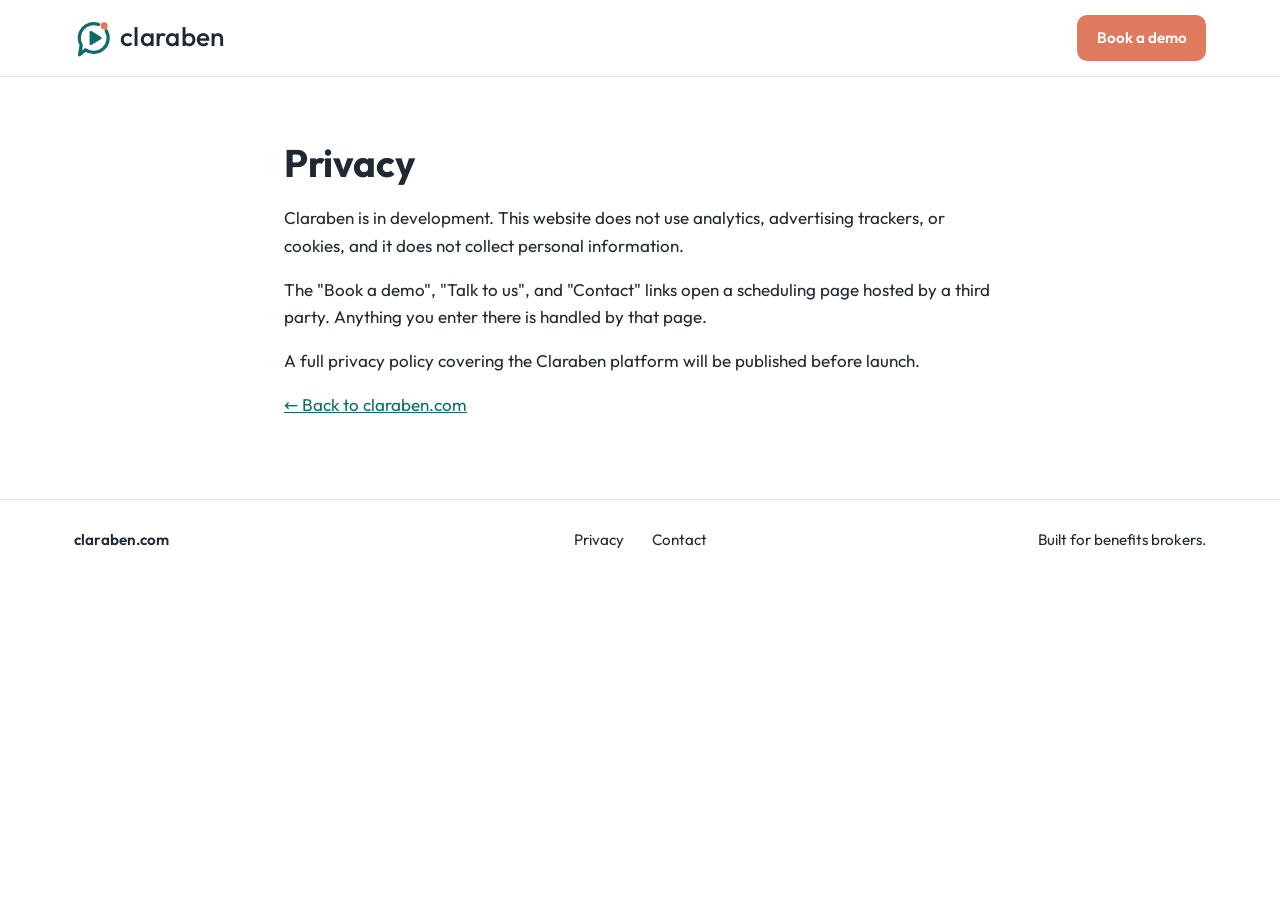
==== privacy.html @ af0389ea "Add Claraben marketing site" ====
<!doctype html>
<html lang="en"><head><meta charset="utf-8"><meta name="viewport" content="width=device-width, initial-scale=1">
<title>Privacy | Claraben</title><link rel="icon" href="favicon.svg" type="image/svg+xml"><link rel="stylesheet" href="styles.css"></head>
<body>
<header class="site-header"><div class="wrap nav"><a href="index.html" class="brand" aria-label="Claraben home"><svg class="logo" viewBox="0 0 250 64" role="img" aria-label="claraben"><path d="M49.05 21 A22 22 0 0 1 17.38 50.02 L8.5 57.5 L10.95 43 A22 22 0 0 1 37.52 11.33" fill="none" stroke="#0E6B6B" stroke-width="5" stroke-linecap="round" stroke-linejoin="round"/><path d="M25.5 23 L25.5 41 L40.5 32 Z" fill="#0E6B6B" stroke="#0E6B6B" stroke-width="3.5" stroke-linejoin="round"/><circle cx="46" cy="13.5" r="5.5" fill="#E07A5F"/><text x="70" y="44" font-size="40" font-weight="500" fill="#1F2933" letter-spacing="0.5">claraben</text></svg></a>
<a class="btn btn-coral btn-sm" href="https://links.salesindex.ai/widget/bookings/darrellamy-25" target="_blank" rel="noopener">Book a demo</a></div></header>
<main class="wrap" style="padding:64px 24px;max-width:760px">
<h1 style="font-size:2.4rem">Privacy</h1>
<p>Claraben is in development. This website does not use analytics, advertising trackers, or cookies, and it does not collect personal information.</p>
<p>The "Book a demo", "Talk to us", and "Contact" links open a scheduling page hosted by a third party. Anything you enter there is handled by that page.</p>
<p>A full privacy policy covering the Claraben platform will be published before launch.</p>
<p><a href="index.html">&larr; Back to claraben.com</a></p>
</main>
<footer class="site-footer"><div class="wrap foot"><a class="foot-brand" href="index.html">claraben.com</a><nav class="foot-links" aria-label="Footer"><a href="privacy.html">Privacy</a><a href="https://links.salesindex.ai/widget/bookings/darrellamy-25" target="_blank" rel="noopener">Contact</a></nav><p class="foot-tag">Built for benefits brokers.</p></div></footer>
</body></html>
---- styles.css ----
@font-face{font-family:"Outfit";font-style:normal;font-weight:100 900;font-display:swap;src:url(fonts/outfit-latin.woff2) format("woff2")}
:root{--teal:#0E6B6B;--teal-dk:#0A5252;--teal-50:#EAF4F4;--coral:#E07A5F;--coral-dk:#C9644A;--ink:#1F2933;--muted:#52606D;--line:#E4E7EB;--bg-soft:#F7FAFA;--radius:14px;--shadow:0 1px 2px rgba(31,41,51,.06),0 8px 24px rgba(31,41,51,.08)}
*,*::before,*::after{box-sizing:border-box}
html{scroll-behavior:smooth;scroll-padding-top:84px}
body{margin:0;font-family:"Outfit","Plus Jakarta Sans",Inter,system-ui,-apple-system,"Segoe UI",sans-serif;color:var(--ink);background:#fff;font-size:17px;line-height:1.6;-webkit-font-smoothing:antialiased}
img,video,iframe{display:block;max-width:100%}
a{color:var(--teal)}
h1,h2,h3{line-height:1.15;margin:0 0 .5em;letter-spacing:-.01em}
h1{font-size:clamp(2.3rem,4.6vw,3.6rem);font-weight:700}
h2{font-size:clamp(1.7rem,3vw,2.35rem);font-weight:700}
h3{font-size:1.15rem;font-weight:600}
p{margin:0 0 1em}
.wrap{max-width:1180px;margin:0 auto;padding:0 24px}
.sr-only{position:absolute;width:1px;height:1px;overflow:hidden;clip:rect(0 0 0 0);white-space:nowrap}
.skip{position:absolute;left:-999px;top:8px;background:var(--teal);color:#fff;padding:8px 14px;border-radius:8px;z-index:100}
.skip:focus{left:8px}
.eyebrow{color:var(--teal);font-weight:600;font-size:.82rem;letter-spacing:.12em;text-transform:uppercase;margin-bottom:.9em}

.btn{display:inline-flex;align-items:center;justify-content:center;gap:.4em;padding:.8em 1.5em;border-radius:10px;font-weight:600;font-size:1rem;text-decoration:none;border:2px solid transparent;transition:background .15s,color .15s,border-color .15s,transform .15s;cursor:pointer;white-space:nowrap}
.btn:hover{transform:translateY(-1px)}
.btn:focus-visible,a:focus-visible,button:focus-visible,iframe:focus-visible{outline:3px solid rgba(14,107,107,.45);outline-offset:3px}
.btn-coral{background:var(--coral);color:#fff}
.btn-coral:hover{background:var(--coral-dk)}
.btn-outline{border-color:var(--teal);color:var(--teal);background:#fff}
.btn-outline:hover{background:var(--teal-50)}
.btn-sm{padding:.55em 1.15em;font-size:.95rem}

.site-header{position:sticky;top:0;z-index:50;background:rgba(255,255,255,.94);backdrop-filter:saturate(1.4) blur(8px);border-bottom:1px solid var(--line)}
.nav{display:flex;align-items:center;justify-content:space-between;height:76px}
.brand{display:flex;align-items:center}
.logo{height:42px;width:auto;font-family:"Outfit",sans-serif}
.nav-links{display:flex;align-items:center;gap:34px}
.nav-links a:not(.btn){color:var(--ink);text-decoration:none;font-weight:500;font-size:.98rem}
.nav-links a:not(.btn):hover{color:var(--teal)}
.menu-btn{display:none;background:none;border:0;padding:10px;cursor:pointer}
.menu-btn span{display:block;width:24px;height:2px;background:var(--ink);margin:5px 0;border-radius:2px;transition:transform .2s,opacity .2s}

.hero{padding:72px 0 56px}
.hero-grid{display:grid;grid-template-columns:1.05fr 1fr;gap:56px;align-items:center}
.lede{font-size:1.2rem;color:#3E4C59;max-width:34em}
.actions{display:flex;gap:14px;flex-wrap:wrap;margin-top:28px}
.hero-card{display:block;background:#fff;border:1px solid var(--line);border-radius:var(--radius);box-shadow:var(--shadow);overflow:hidden;text-decoration:none;color:var(--ink);transition:transform .2s,box-shadow .2s}
.hero-card:hover{transform:translateY(-3px);box-shadow:0 2px 4px rgba(31,41,51,.06),0 16px 36px rgba(31,41,51,.12)}
.hero-card-title{padding:16px 20px;font-weight:600;font-size:1.05rem}
.hero-card-media{position:relative;margin:0 20px;border-radius:10px;overflow:hidden;border:1px solid var(--line)}
.hero-card-media img{width:100%;height:auto}
.play{position:absolute;inset:0;margin:auto;width:76px;height:76px;border-radius:50%;background:var(--teal);display:grid;place-items:center;box-shadow:0 6px 20px rgba(14,107,107,.4)}
.play svg{width:34px;height:34px;fill:#fff;margin-left:4px}
.hero-card-foot{padding:14px 20px;font-size:.92rem;color:var(--muted);border-top:1px solid var(--line);margin-top:16px}

.features{padding:8px 0 64px}
.cards{display:grid;grid-template-columns:repeat(6,1fr);gap:20px}
.cards .card:nth-child(-n+3){grid-column:span 2}
.cards .card:nth-child(n+4){grid-column:span 3}
.card{background:#fff;border:1px solid var(--line);border-radius:var(--radius);padding:24px;box-shadow:0 1px 2px rgba(31,41,51,.05)}
.card .icon{width:46px;height:46px;border-radius:12px;background:var(--teal-50);color:var(--teal);display:grid;place-items:center;margin-bottom:16px}
.card .icon svg{width:26px;height:26px}
.card h3{font-size:1.08rem}
.card p{color:var(--muted);font-size:.97rem;margin:0}

.how{background:var(--bg-soft);border-top:1px solid var(--line);border-bottom:1px solid var(--line);padding:64px 0}
.steps{list-style:none;margin:28px 0 0;padding:0;display:grid;grid-template-columns:repeat(3,1fr);gap:32px}
.steps li{display:flex;gap:16px;align-items:flex-start}
.num{flex:none;width:40px;height:40px;border-radius:50%;background:var(--teal);color:#fff;font-weight:700;display:grid;place-items:center;font-size:1.05rem}
.steps h3{margin-top:6px}
.steps p{color:var(--muted);font-size:.97rem;margin:0}

.examples{padding:80px 0}
.section-lede{color:var(--muted);font-size:1.12rem;max-width:40em;margin-bottom:48px}
.example{display:grid;grid-template-columns:.8fr 1.6fr;gap:44px;align-items:center;margin-bottom:64px}
.example:last-child{margin-bottom:0}
.example-flip{grid-template-columns:1.6fr .8fr}
.example-flip .example-text{order:2}
.example-flip .example-media{order:1}
.example-text p{color:#3E4C59}
.ticks{list-style:none;padding:0;margin:0 0 22px}
.ticks li{position:relative;padding-left:28px;margin-bottom:8px;color:#3E4C59;font-size:.98rem}
.ticks li::before{content:"";position:absolute;left:0;top:.42em;width:16px;height:16px;border-radius:50%;background:var(--teal-50) url("data:image/svg+xml,%3Csvg xmlns='http://www.w3.org/2000/svg' viewBox='0 0 16 16'%3E%3Cpath d='m4.5 8.2 2.3 2.3 4.7-5' fill='none' stroke='%230E6B6B' stroke-width='1.8' stroke-linecap='round' stroke-linejoin='round'/%3E%3C/svg%3E") center/16px no-repeat}
.example-media{margin:0}
.frame{border-radius:var(--radius);overflow:hidden;box-shadow:var(--shadow);border:1px solid var(--line);background:#0f1a33;aspect-ratio:16/9}
.frame video,.frame iframe{width:100%;height:100%;border:0}
.frame video{object-fit:contain;background:#000}
figcaption{font-size:.86rem;color:var(--muted);margin-top:12px}

.pricing{padding:0 0 80px}
.pricing-box{display:flex;align-items:center;justify-content:space-between;gap:32px;background:var(--teal-50);border:1px solid #CFE5E5;border-radius:20px;padding:44px 48px}
.pricing-box p{color:#3E4C59;max-width:38em;margin:0}
.pricing-box h2{font-size:clamp(1.5rem,2.6vw,2rem)}

.cta{background:var(--teal);color:#fff;padding:72px 0;text-align:center}
.cta h2{max-width:22em;margin-left:auto;margin-right:auto}
.cta p{color:#D5ECEC;font-size:1.12rem;margin-bottom:28px}

.site-footer{border-top:1px solid var(--line);padding:28px 0}
.foot{display:grid;grid-template-columns:1fr auto 1fr;align-items:center;gap:20px;font-size:.95rem}
.foot-brand{color:var(--ink);font-weight:600;text-decoration:none}
.foot-links{display:flex;gap:28px}
.foot-links a{color:var(--ink);text-decoration:none}
.foot-links a:hover{color:var(--teal)}
.foot-tag{margin:0;text-align:right;color:var(--ink)}

@media (max-width:1040px){
  .cards{grid-template-columns:1fr 1fr}
  .cards .card{grid-column:auto !important}
  .example,.example-flip{grid-template-columns:1fr;gap:24px}
  .example-flip .example-text{order:1}.example-flip .example-media{order:2}
}
@media (max-width:860px){
  .menu-btn{display:block}
  .nav-links{position:absolute;top:76px;left:0;right:0;flex-direction:column;align-items:stretch;gap:0;background:#fff;border-bottom:1px solid var(--line);padding:8px 24px 20px;display:none;box-shadow:0 12px 24px rgba(31,41,51,.08)}
  .nav-links.open{display:flex}
  .nav-links a:not(.btn){padding:12px 0;border-bottom:1px solid var(--line)}
  .nav-links .btn{margin-top:16px}
  .menu-btn[aria-expanded="true"] span:nth-child(1){transform:translateY(7px) rotate(45deg)}
  .menu-btn[aria-expanded="true"] span:nth-child(2){opacity:0}
  .menu-btn[aria-expanded="true"] span:nth-child(3){transform:translateY(-7px) rotate(-45deg)}
  .hero{padding:44px 0 40px}
  .hero-grid{grid-template-columns:1fr;gap:36px}
  .steps{grid-template-columns:1fr;gap:24px}
  .pricing-box{flex-direction:column;align-items:flex-start;padding:32px 28px}
  .foot{grid-template-columns:1fr;text-align:center;justify-items:center}
  .foot-tag{text-align:center}
}
@media (max-width:560px){
  body{font-size:16px}
  .wrap{padding:0 20px}
  .cards{grid-template-columns:1fr}
  .cards .card{grid-column:auto !important}
  .logo{height:36px}
  .actions .btn{flex:1 1 auto}
  .examples{padding:56px 0}
  .example{margin-bottom:48px}
}
@media (prefers-reduced-motion:reduce){html{scroll-behavior:auto}.btn,.hero-card{transition:none}}
@media (max-width:560px){.frame-deck{aspect-ratio:auto;height:calc((100vw - 42px) * .96 * 9 / 16 + 92px)}}
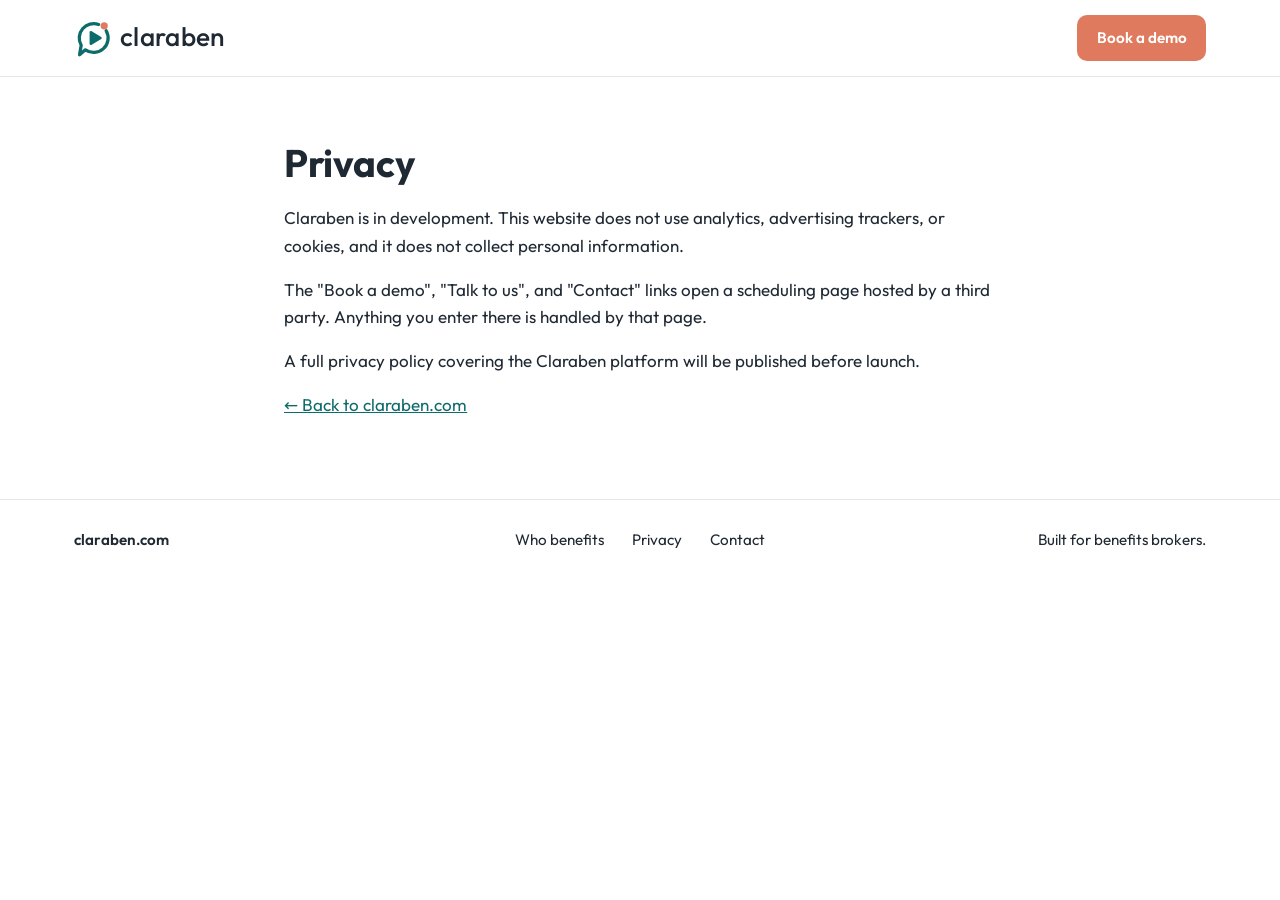
==== commit ccc86b68: "Replace Darling Bell samples with new fictional examples; add Who benefits page" ====
--- a/privacy.html
+++ b/privacy.html
@@ -11,5 +11,5 @@
 <p>A full privacy policy covering the Claraben platform will be published before launch.</p>
 <p><a href="index.html">&larr; Back to claraben.com</a></p>
 </main>
-<footer class="site-footer"><div class="wrap foot"><a class="foot-brand" href="index.html">claraben.com</a><nav class="foot-links" aria-label="Footer"><a href="privacy.html">Privacy</a><a href="https://links.salesindex.ai/widget/bookings/darrellamy-25" target="_blank" rel="noopener">Contact</a></nav><p class="foot-tag">Built for benefits brokers.</p></div></footer>
+<footer class="site-footer"><div class="wrap foot"><a class="foot-brand" href="index.html">claraben.com</a><nav class="foot-links" aria-label="Footer"><a href="benefits.html">Who benefits</a><a href="privacy.html">Privacy</a><a href="https://links.salesindex.ai/widget/bookings/darrellamy-25" target="_blank" rel="noopener">Contact</a></nav><p class="foot-tag">Built for benefits brokers.</p></div></footer>
 </body></html>
--- a/styles.css
+++ b/styles.css
@@ -133,3 +133,28 @@
 }
 @media (prefers-reduced-motion:reduce){html{scroll-behavior:auto}.btn,.hero-card{transition:none}}
 @media (max-width:560px){.frame-deck{aspect-ratio:auto;height:calc((100vw - 42px) * .96 * 9 / 16 + 92px)}}
+.who-teaser{padding:56px 0 0}
+.who-teaser-inner{display:flex;align-items:center;justify-content:space-between;gap:28px;border:1px solid var(--line);border-radius:20px;padding:32px 40px;background:#fff;box-shadow:0 1px 2px rgba(31,41,51,.05)}
+.who-teaser h2{font-size:clamp(1.4rem,2.4vw,1.8rem);margin-bottom:.3em}
+.who-teaser p{color:var(--muted);margin:0}
+@media (max-width:860px){.who-teaser-inner{flex-direction:column;align-items:flex-start;padding:28px}}
+.nav-links a[aria-current="page"]{color:var(--teal)}
+.page-hero{padding:64px 0 36px}
+.page-hero h1{font-size:clamp(2.1rem,4vw,3.1rem);max-width:18em}
+.chips{display:flex;flex-wrap:wrap;gap:10px;margin-top:26px}
+.chip{display:inline-block;padding:.45em 1.05em;border-radius:999px;border:1px solid #CFE5E5;background:var(--teal-50);color:var(--teal);font-weight:600;text-decoration:none;font-size:.95rem}
+.chip:hover{background:#dcefef}
+.who-grid{display:grid;grid-template-columns:1fr 1fr;gap:24px;padding-bottom:80px}
+.who-card{background:#fff;border:1px solid var(--line);border-radius:20px;padding:32px 34px;box-shadow:0 1px 2px rgba(31,41,51,.05);scroll-margin-top:96px}
+.who-head{display:flex;gap:18px;align-items:flex-start;margin-bottom:18px}
+.who-icon{flex:none;width:56px;height:56px;border-radius:14px;background:var(--teal-50);color:var(--teal);display:grid;place-items:center}
+.who-icon svg{width:30px;height:30px}
+.who-head .eyebrow{margin-bottom:.35em}
+.who-head h2{font-size:1.45rem;margin:0}
+.who-list{list-style:none;margin:0;padding:0}
+.who-list li{position:relative;padding-left:30px;margin-bottom:12px;color:#3E4C59;font-size:.99rem}
+.who-list li strong{color:var(--ink)}
+.who-list li::before{content:"";position:absolute;left:0;top:.38em;width:18px;height:18px;border-radius:50%;background:var(--teal-50) url("data:image/svg+xml,%3Csvg xmlns='http://www.w3.org/2000/svg' viewBox='0 0 16 16'%3E%3Cpath d='m4.5 8.2 2.3 2.3 4.7-5' fill='none' stroke='%230E6B6B' stroke-width='1.8' stroke-linecap='round' stroke-linejoin='round'/%3E%3C/svg%3E") center/18px no-repeat}
+@media (max-width:900px){.who-grid{grid-template-columns:1fr}}
+@media (max-width:560px){.who-card{padding:26px 22px}.page-hero{padding:40px 0 24px}}
+@media (max-width:1100px) and (min-width:861px){.nav-links{gap:22px}}
